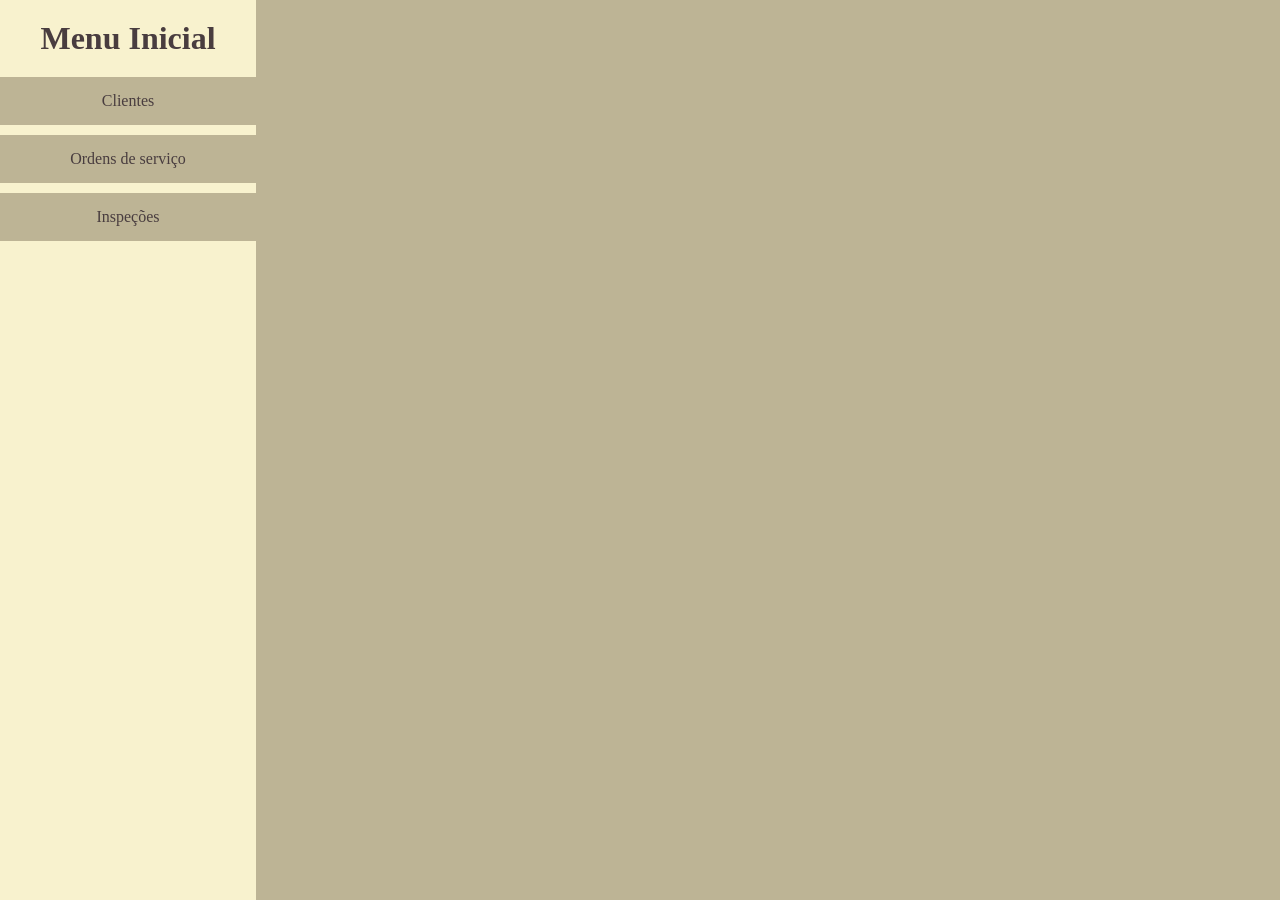
==== index.html @ 9edd5551 "estrutura inicial do Field Ops" ====
<!DOCTYPE html>
<html lang="pt-br">

<head>
    <meta charset="UTF-8">
    <meta name="viewport" content="width=device-width, initial-scale=1.0">
    <title>Dashboard / FieldOps</title>

    <link rel="stylesheet" href="style.css">
</head>

<body>

    <div class="menu-lateral">

        <h1>Menu Inicial</h1>
        <div class="menu-opcoes">

        <a href="clientes.html" class="opcao-clientes">Clientes</a>

        <a href="#" class="opcao-OS">Ordens de serviço</a>

        <a href="#" class="opcao-Inspecoes">Inspeções</a>

    </div>
    </div>
</body>

</html>
---- style.css ----
* {
    margin: 0;
    padding: 0;
    box-sizing: border-box;
}

body {
    min-height: 100vh;
    background-color: #bdb495;
}

.menu-lateral {
    width: 20%;
    height: 100vh;
    background-color: #f8f2ce;
}

.menu-lateral h1 {
    color: #493d3f;
    text-align: center;
    padding: 20px;
}
.opcao-clientes {
    text-align: center;
    display: block;
    background-color: #bdb495;
    color: #493d3f;
    padding: 15px;
    margin-bottom: 10px;
    text-decoration: none;
}
.opcao-OS {
    text-align: center;
    display: block;
    background-color: #bdb495;
    color: #493d3f;
    padding: 15px;
    margin-bottom: 10px;
    text-decoration: none;
}
.menu-lateral-clientes {
    width: 20%;
    height: 100vh;
    background-color: #f8f2ce;
}
.menu-opcao-inicial {
    text-align: center;
    display: block;
    background-color: #bdb495;
    color: #493d3f;
    padding: 15px;
    margin-bottom: 10px;
    text-decoration: none;
}
.menu-lateral-clientes h1 {
    color: #493d3f;
    text-align: center;
    padding: 20px;
}
.opcao-Inspecoes {
    text-align: center;
    display: block;
    background-color: #bdb495;
    color: #493d3f;
    padding: 15px;
    margin-bottom: 10px;
    text-decoration: none;
}
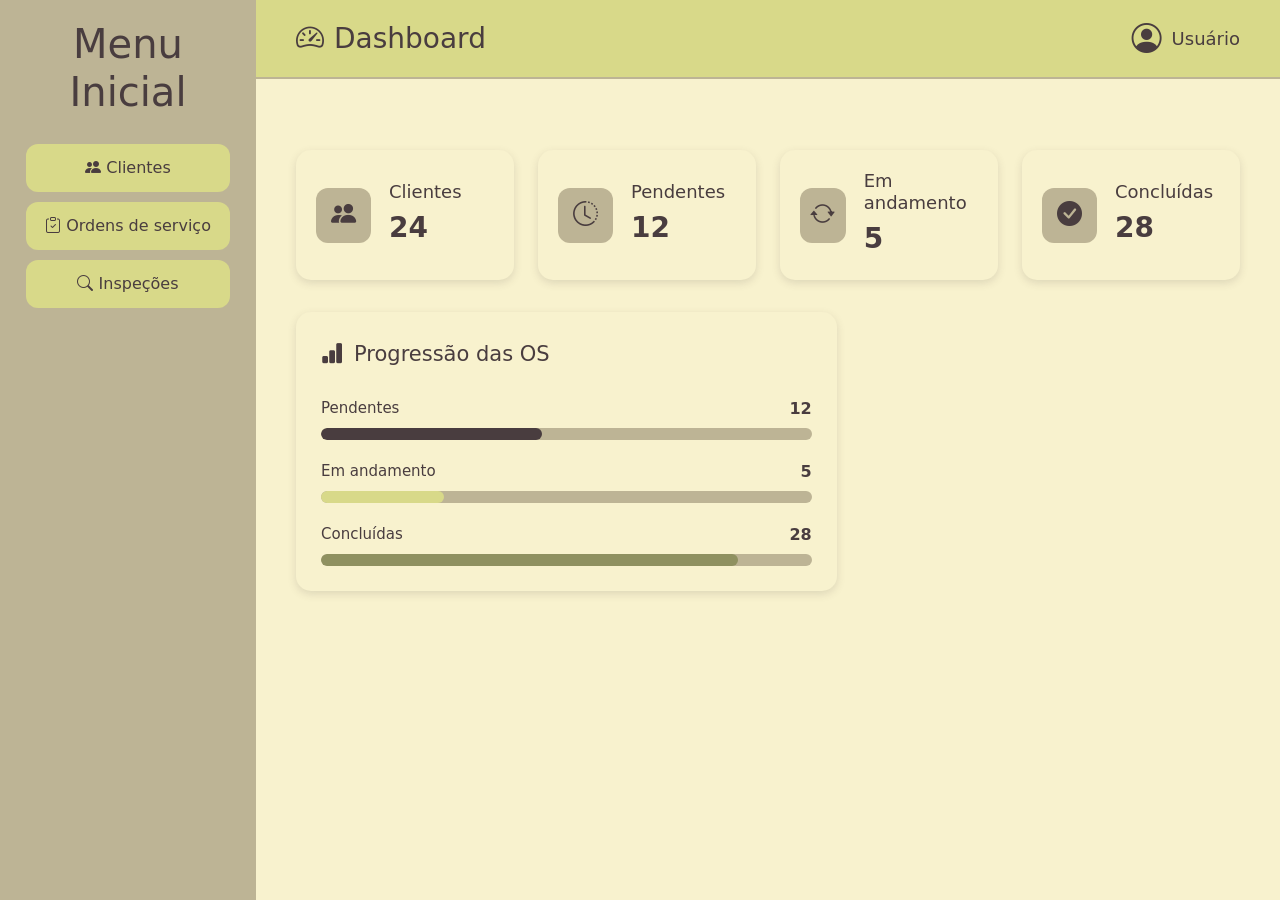
==== commit 649d4a6b: "Adiciona dashboard com cards e progressao de OS" ====
--- a/index.html
+++ b/index.html
@@ -5,7 +5,8 @@
     <meta charset="UTF-8">
     <meta name="viewport" content="width=device-width, initial-scale=1.0">
     <title>Dashboard / FieldOps</title>
-
+    <link href="https://cdn.jsdelivr.net/npm/bootstrap@5.3.8/dist/css/bootstrap.min.css" rel="stylesheet">
+    <link rel="stylesheet" href="https://cdn.jsdelivr.net/npm/bootstrap-icons@1.11.3/font/bootstrap-icons.min.css">
     <link rel="stylesheet" href="style.css">
 </head>
 
@@ -16,14 +17,160 @@
         <h1>Menu Inicial</h1>
         <div class="menu-opcoes">
 
-        <a href="clientes.html" class="opcao-clientes">Clientes</a>
-
-        <a href="#" class="opcao-OS">Ordens de serviço</a>
-
-        <a href="#" class="opcao-Inspecoes">Inspeções</a>
+    <a href="clientes.html" class="opcao-clientes">
+        <i class="bi bi-people-fill"></i>
+        Clientes
+    </a>
+    <a href="#" class="opcao-OS">
+        <i class="bi bi-clipboard-check"></i>
+        Ordens de serviço
+    </a>
+    <a href="#" class="opcao-Inspecoes">
+        <i class="bi bi-search"></i>
+        Inspeções
+    </a>
+</div>
 
     </div>
     </div>
+    <header class="cabecalho">
+
+        <div class="titulo-dashboard">
+            <i class="bi bi-speedometer2"></i>
+            <h2>Dashboard</h2>
+        </div>
+
+        <div class="usuario">
+            <i class="bi bi-person-circle"></i>
+            <span>Usuário</span>
+        </div>
+
+    </header> 
+
+<div class="area-dashboard">
+
+    <div class="row g-4">
+
+        <div class="col-12 col-sm-6 col-lg-3">
+            <div class="card-dashboard">
+
+                <div class="icone-card">
+                    <i class="bi bi-people-fill"></i>
+                </div>
+
+                <div>
+                    <h3>Clientes</h3>
+                    <p>24</p>
+                </div>
+
+            </div>
+        </div>
+
+        <div class="col-12 col-sm-6 col-lg-3">
+            <div class="card-dashboard">
+
+                <div class="icone-card">
+                    <i class="bi bi-clock-history"></i>
+                </div>
+
+                <div>
+                    <h3>Pendentes</h3>
+                    <p>12</p>
+                </div>
+
+            </div>
+        </div>
+
+
+        <div class="col-12 col-sm-6 col-lg-3">
+            <div class="card-dashboard">
+
+                <div class="icone-card">
+                    <i class="bi bi-arrow-repeat"></i>
+                </div>
+
+                <div>
+                    <h3>Em andamento</h3>
+                    <p>5</p>
+                </div>
+
+            </div>
+        </div>
+
+
+        <div class="col-12 col-sm-6 col-lg-3">
+            <div class="card-dashboard">
+
+                <div class="icone-card">
+                    <i class="bi bi-check-circle-fill"></i>
+                </div>
+
+                <div>
+                    <h3>Concluídas</h3>
+                    <p>28</p>
+                </div>
+
+            </div>
+        </div>
+
+    </div>
+
+        <!-- PROGRESSÃO DAS ORDENS DE SERVIÇO -->
+<div class="row g-4 mt-2">
+
+    <div class="col-12 col-lg-7">
+        <div class="quadro-progressao">
+
+            <div class="titulo-quadro">
+                <i class="bi bi-bar-chart-fill"></i>
+                <h3>Progressão das OS</h3>
+            </div>
+
+            <!-- PENDENTES -->
+            <div class="progresso-item">
+                <div class="progresso-info">
+                    <span>Pendentes</span>
+                    <strong>12</strong>
+                </div>
+
+                <div class="barra">
+                    <div class="barra-preenchida pendentes"></div>
+                </div>
+            </div>
+
+            <!-- EM ANDAMENTO -->
+            <div class="progresso-item">
+                <div class="progresso-info">
+                    <span>Em andamento</span>
+                    <strong>5</strong>
+                </div>
+
+                <div class="barra">
+                    <div class="barra-preenchida andamento"></div>
+                </div>
+            </div>
+
+            <!-- CONCLUÍDAS -->
+            <div class="progresso-item">
+                <div class="progresso-info">
+                    <span>Concluídas</span>
+                    <strong>28</strong>
+                </div>
+
+                <div class="barra">
+                    <div class="barra-preenchida concluidas"></div>
+                </div>
+            </div>
+
+        </div>
+    </div>
+
+</div>
+
+</div>
+
+        
+
 </body>
 
 </html>
--- a/style.css
+++ b/style.css
@@ -7,21 +7,42 @@
 
 body {
     min-height: 100vh;
-    background-color: #bdb495;
+    background-color: #f8f2ce;
 }
 
 .menu-lateral {
     width: 20%;
     height: 100vh;
-    background-color: #f8f2ce;
-}
-
+    background-color: #bdb495;
+}
+.menu-opcoes a {
+    display: block;
+
+    width: 80%;
+    margin: 0 auto 10px auto;
+
+    text-align: center;
+
+    background-color: #d8d989;
+    color: #493d3f;
+
+    padding: 12px;
+
+    text-decoration: none;
+
+    border-radius: 12px;
+}
 .menu-lateral h1 {
     color: #493d3f;
     text-align: center;
     padding: 20px;
 }
-.opcao-clientes {
+.menu-lateral-clientes {
+    width: 20%;
+    height: 100vh;
+    background-color: #BDB495;
+}
+.menu-opcao-inicial {
     text-align: center;
     display: block;
     background-color: #bdb495;
@@ -30,40 +51,202 @@
     margin-bottom: 10px;
     text-decoration: none;
 }
-.opcao-OS {
-    text-align: center;
-    display: block;
-    background-color: #bdb495;
-    color: #493d3f;
-    padding: 15px;
-    margin-bottom: 10px;
-    text-decoration: none;
-}
-.menu-lateral-clientes {
-    width: 20%;
-    height: 100vh;
+.menu-lateral-clientes h1 {
+    color: #493d3f;
+    text-align: center;
+    padding: 20px;
+}
+.cabecalho {
+    position: absolute;
+    top: 0;
+    left: 20%;
+    width: 80%;
+    height: 79px;
+    background-color: #d8d989;
+    display: flex;
+    align-items: center;
+    justify-content: space-between;
+    padding: 0 40px;
+    border-bottom: 2px solid #bdb495;
+    border: px
+}
+.titulo-dashboard {
+    display: flex;
+    align-items: center;
+    gap: 10px;
+}
+
+.titulo-dashboard i {
+    font-size: 28px;
+    color: #493d3f;
+}
+
+.titulo-dashboard h2 {
+    margin: 0;
+
+    font-size: 28px;
+    color: #493d3f;
+}
+.usuario {
+    display: flex;
+    align-items: center;
+    gap: 10px;
+
+    color: #493d3f;
+    font-size: 18px;
+}
+
+.usuario i {
+    font-size: 30px;
+}
+
+.area-dashboard {
+    position: absolute;
+
+    top: 130px;
+    left: 20%;
+
+    width: 80%;
+
+    padding: 20px 40px;
+}
+
+.card-dashboard {
     background-color: #f8f2ce;
-}
-.menu-opcao-inicial {
-    text-align: center;
-    display: block;
-    background-color: #bdb495;
-    color: #493d3f;
-    padding: 15px;
-    margin-bottom: 10px;
-    text-decoration: none;
-}
-.menu-lateral-clientes h1 {
-    color: #493d3f;
-    text-align: center;
+
+    min-height: 130px;
+
+    border-radius: 15px;
+
     padding: 20px;
-}
-.opcao-Inspecoes {
-    text-align: center;
-    display: block;
-    background-color: #bdb495;
-    color: #493d3f;
-    padding: 15px;
-    margin-bottom: 10px;
-    text-decoration: none;
+
+    display: flex;
+    align-items: center;
+
+    gap: 18px;
+
+    box-shadow: 0 3px 8px rgba(73, 61, 63, 0.15);
+
+    transition: 0.2s;
+}
+
+
+.card-dashboard:hover {
+    transform: translateY(-3px);
+}
+
+.icone-card {
+    width: 55px;
+    height: 55px;
+
+    border-radius: 12px;
+
+    background-color: #bdb495;
+
+    display: flex;
+    align-items: center;
+    justify-content: center;
+}
+
+.icone-card i {
+    font-size: 25px;
+    color: #493d3f;
+}
+
+
+
+.card-dashboard h3 {
+    margin: 0;
+
+    color: #493d3f;
+
+    font-size: 18px;
+}
+
+.card-dashboard p {
+    margin: 5px 0 0;
+
+    color: #493d3f;
+
+    font-size: 28px;
+    font-weight: bold;
+}
+
+.quadro-progressao {
+    background-color: #f8f2ce;
+    border-radius: 15px;
+    padding: 25px;
+    box-shadow: 0 3px 8px rgba(73, 61, 63, 0.15);
+}
+
+.titulo-quadro {
+    display: flex;
+    align-items: center;
+    gap: 10px;
+    margin-bottom: 25px;
+}
+
+.titulo-quadro i {
+    font-size: 23px;
+    color: #493d3f;
+}
+
+.titulo-quadro h3 {
+    margin: 0;
+    color: #493d3f;
+    font-size: 21px;
+}
+
+
+.progresso-item {
+    margin-bottom: 20px;
+}
+
+.progresso-item:last-child {
+    margin-bottom: 0;
+}
+
+.progresso-info {
+    display: flex;
+    justify-content: space-between;
+    margin-bottom: 7px;
+    color: #493d3f;
+}
+
+.progresso-info span {
+    font-size: 15px;
+}
+
+.progresso-info strong {
+    font-size: 16px;
+}
+
+
+.barra {
+    width: 100%;
+    height: 12px;
+    background-color: #bdb495;
+    border-radius: 20px;
+    overflow: hidden;
+}
+
+.barra-preenchida {
+    height: 100%;
+    border-radius: 20px;
+}
+
+
+.pendentes {
+    width: 45%;
+    background-color: #493d3f;
+}
+
+.andamento {
+    width: 25%;
+    background-color: #d8d989;
+}
+
+.concluidas {
+    width: 85%;
+    background-color: #8f9160;
 }
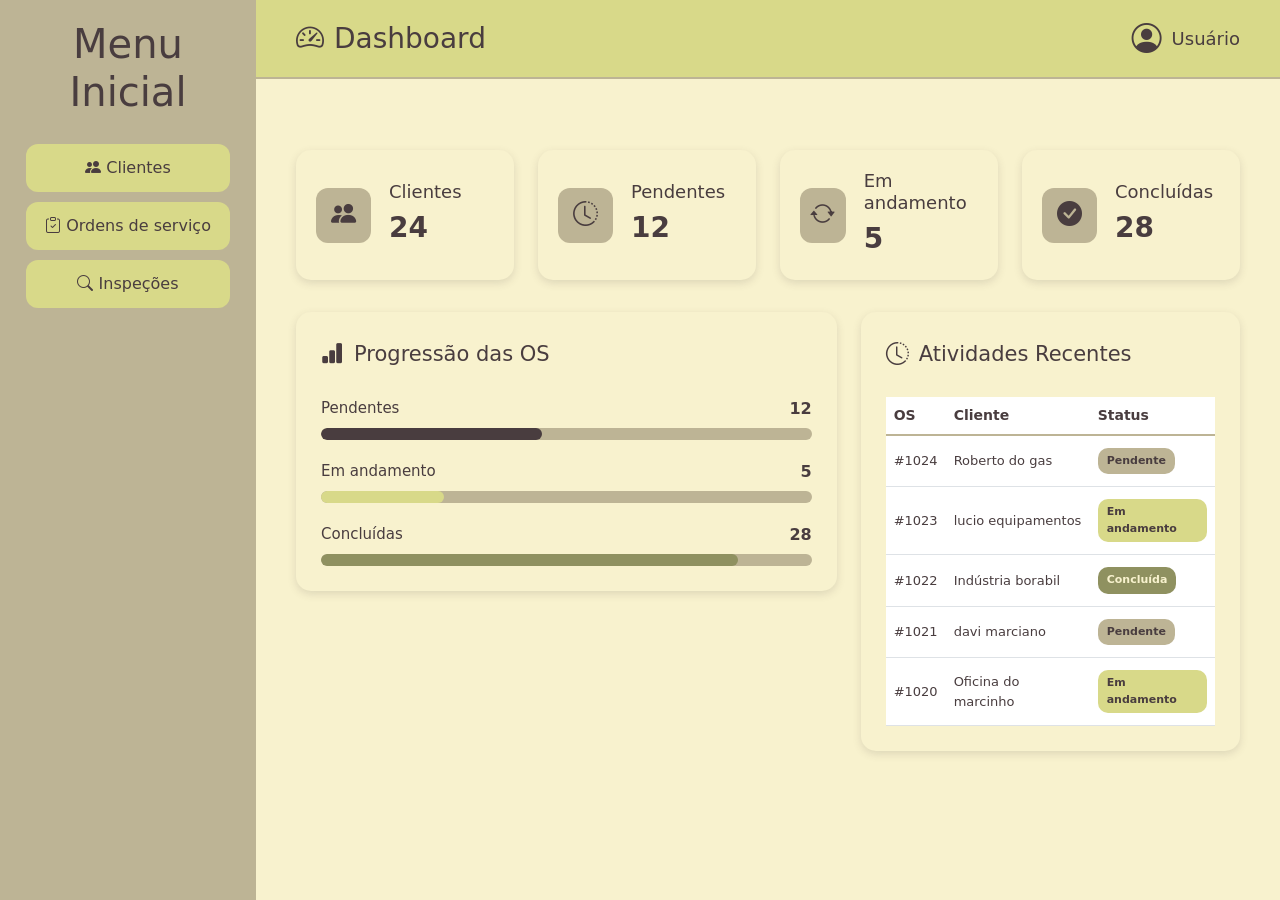
==== commit bf08095e: "Adiciona layout visual da página de clientes" ====
--- a/index.html
+++ b/index.html
@@ -29,9 +29,8 @@
         <i class="bi bi-search"></i>
         Inspeções
     </a>
-</div>
-
-    </div>
+
+        </div>
     </div>
     <header class="cabecalho">
 
@@ -115,7 +114,6 @@
 
     </div>
 
-        <!-- PROGRESSÃO DAS ORDENS DE SERVIÇO -->
 <div class="row g-4 mt-2">
 
     <div class="col-12 col-lg-7">
@@ -126,7 +124,6 @@
                 <h3>Progressão das OS</h3>
             </div>
 
-            <!-- PENDENTES -->
             <div class="progresso-item">
                 <div class="progresso-info">
                     <span>Pendentes</span>
@@ -138,7 +135,6 @@
                 </div>
             </div>
 
-            <!-- EM ANDAMENTO -->
             <div class="progresso-item">
                 <div class="progresso-info">
                     <span>Em andamento</span>
@@ -150,7 +146,6 @@
                 </div>
             </div>
 
-            <!-- CONCLUÍDAS -->
             <div class="progresso-item">
                 <div class="progresso-info">
                     <span>Concluídas</span>
@@ -165,6 +160,86 @@
         </div>
     </div>
 
+    <div class="col-12 col-lg-5">
+        <div class="quadro-atividades">
+
+            <div class="titulo-quadro">
+                <i class="bi bi-clock-history"></i>
+                <h3>Atividades Recentes</h3>
+            </div>
+
+            <div class="table-responsive">
+
+                <table class="table tabela-atividades">
+
+                    <thead>
+                        <tr>
+                            <th>OS</th>
+                            <th>Cliente</th>
+                            <th>Status</th>
+                        </tr>
+                    </thead>
+
+                    <tbody>
+
+                        <tr>
+                            <td>#1024</td>
+                            <td>Roberto do gas</td>
+                            <td>
+                                <span class="status pendente">
+                                    Pendente
+                                </span>
+                            </td>
+                        </tr>
+
+                        <tr>
+                            <td>#1023</td>
+                            <td>lucio equipamentos</td>
+                            <td>
+                                <span class="status andamento-status">
+                                    Em andamento
+                                </span>
+                            </td>
+                        </tr>
+
+                        <tr>
+                            <td>#1022</td>
+                            <td>Indústria borabil</td>
+                            <td>
+                                <span class="status concluida">
+                                    Concluída
+                                </span>
+                            </td>
+                        </tr>
+
+                        <tr>
+                            <td>#1021</td>
+                            <td>davi marciano</td>
+                            <td>
+                                <span class="status pendente">
+                                    Pendente
+                                </span>
+                            </td>
+                        </tr>
+
+                        <tr>
+                            <td>#1020</td>
+                            <td>Oficina do marcinho</td>
+                            <td>
+                                <span class="status andamento-status">
+                                    Em andamento
+                                </span>
+                            </td>
+                        </tr>
+
+                    </tbody>
+
+                </table>
+
+            </div>
+        </div>
+    </div>
+
 </div>
 
 </div>
--- a/style.css
+++ b/style.css
@@ -67,9 +67,7 @@
     align-items: center;
     justify-content: space-between;
     padding: 0 40px;
-    border-bottom: 2px solid #bdb495;
-    border: px
-}
+    border-bottom: 2px solid #bdb495;}
 .titulo-dashboard {
     display: flex;
     align-items: center;
@@ -249,4 +247,179 @@
 .concluidas {
     width: 85%;
     background-color: #8f9160;
+}
+.quadro-atividades {
+    background-color: #f8f2ce;
+    border-radius: 15px;
+    padding: 25px;
+    box-shadow: 0 3px 8px rgba(73, 61, 63, 0.15);
+}
+.tabela-atividades {
+    margin-bottom: 0;
+    color: #493d3f;
+    vertical-align: middle;
+}
+
+.tabela-atividades th {
+    color: #493d3f;
+    font-size: 14px;
+    border-bottom: 2px solid #bdb495;
+}
+
+.tabela-atividades td {
+    color: #493d3f;
+    font-size: 13px;
+    padding: 12px 8px;
+}
+.status {
+    display: inline-block;
+    padding: 5px 9px;
+    border-radius: 10px;
+    font-size: 11px;
+    font-weight: bold;
+}
+
+.pendente {
+    background-color: #bdb495;
+    color: #493d3f;
+}
+
+.andamento-status {
+    background-color: #d8d989;
+    color: #493d3f;
+}
+
+.concluida {
+    background-color: #8f9160;
+    color: #f8f2ce;
+}
+.area-clientes {
+    position: absolute;
+    top: 110px;
+    left: 20%;
+    width: 80%;
+    padding: 20px 40px;
+}
+
+.titulo-clientes {
+    margin-bottom: 25px;
+}
+
+.titulo-clientes h3 {
+    color: #493d3f;
+    font-size: 25px;
+    margin-bottom: 5px;
+}
+
+.titulo-clientes p {
+    color: #493d3f;
+    font-size: 15px;
+    margin: 0;
+}
+.card-clientes {
+    background-color: #f8f2ce;
+    min-height: 120px;
+    border-radius: 15px;
+    padding: 20px;
+    display: flex;
+    align-items: center;
+    gap: 18px;
+    box-shadow: 0 3px 8px rgba(73, 61, 63, 0.15);
+}
+
+.card-clientes .icone-card {
+    flex-shrink: 0;
+}
+
+.card-clientes h4 {
+    margin: 0;
+    color: #493d3f;
+    font-size: 17px;
+}
+
+.card-clientes p {
+    margin: 5px 0 0;
+    color: #493d3f;
+    font-size: 28px;
+    font-weight: bold;
+}
+.card-novo-cliente {
+    min-height: 120px;
+    background-color: #d8d989;
+    border-radius: 15px;
+    padding: 20px;
+    display: flex;
+    align-items: center;
+    justify-content: center;
+    gap: 12px;
+    color: #493d3f;
+    font-size: 18px;
+    font-weight: bold;
+    box-shadow: 0 3px 8px rgba(73, 61, 63, 0.15);
+    cursor: pointer;
+    transition: 0.2s;
+}
+
+.card-novo-cliente:hover {
+    transform: translateY(-3px);
+}
+
+.card-novo-cliente i {
+    font-size: 25px;
+}
+.quadro-clientes {
+    background-color: #f8f2ce;
+    border-radius: 15px;
+    padding: 25px;
+    margin-top: 25px;
+    box-shadow: 0 3px 8px rgba(73, 61, 63, 0.15);
+}
+
+.quadro-clientes .titulo-quadro {
+    margin-bottom: 15px;
+}
+.tabela-clientes {
+    margin-bottom: 0;
+    color: #493d3f;
+    vertical-align: middle;
+}
+
+.tabela-clientes th {
+    color: #493d3f;
+    font-size: 14px;
+    border-bottom: 2px solid #bdb495;
+}
+
+.tabela-clientes td {
+    color: #493d3f;
+    font-size: 13px;
+    padding: 12px 8px;
+}
+
+.status-cliente {
+    display: inline-block;
+    padding: 5px 9px;
+    border-radius: 10px;
+    font-size: 11px;
+    font-weight: bold;
+}
+
+.status-cliente.ativo {
+    background-color: #8f9160;
+    color: #f8f2ce;
+}
+
+.status-cliente.inativo {
+    background-color: #bdb495;
+    color: #493d3f;
+}
+.acao-cliente {
+    color: #493d3f;
+    font-size: 16px;
+    margin-right: 8px;
+    cursor: pointer;
+}
+
+.acao-cliente:hover {
+    color: #8f9160;
 }
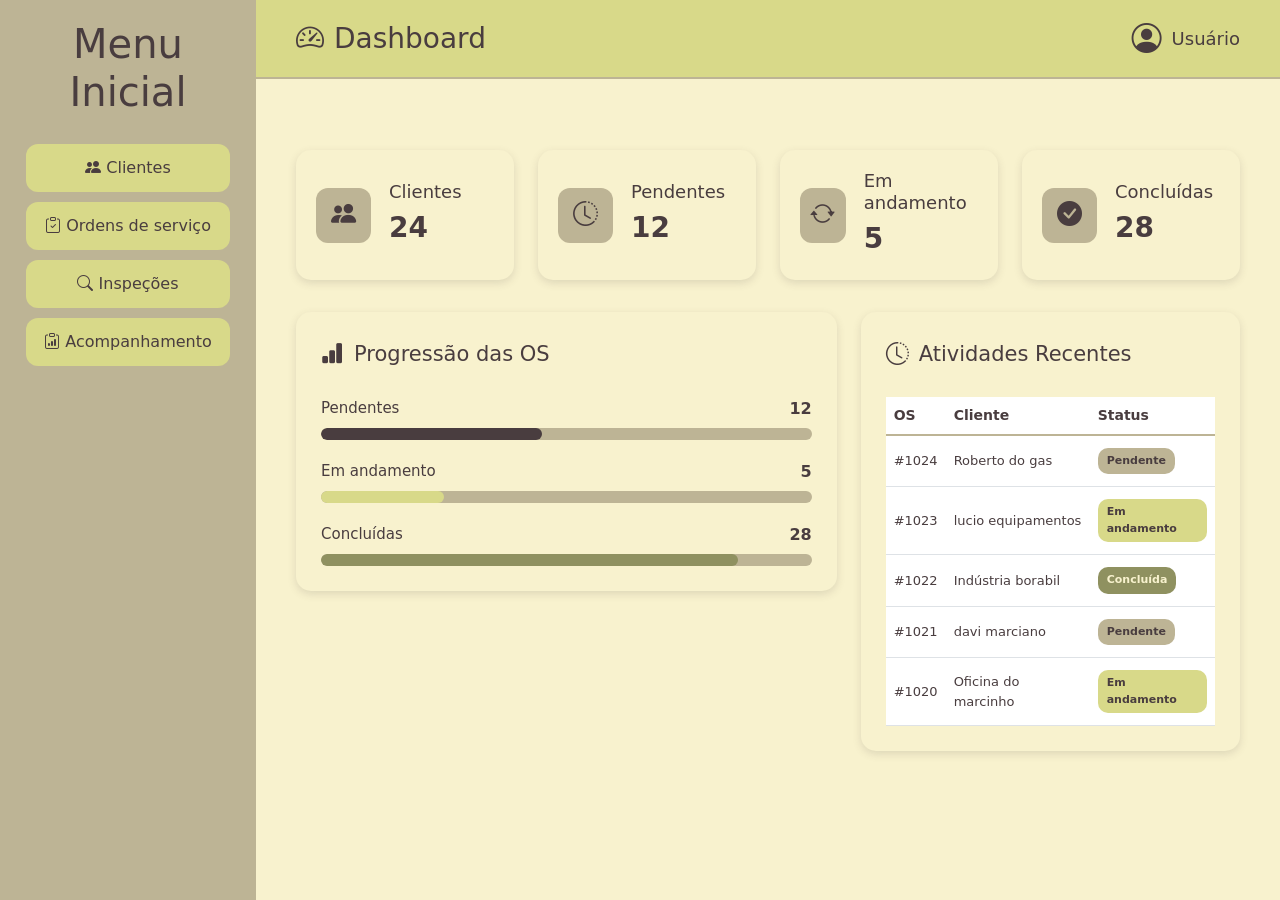
==== commit e5822bea: "Atualizado projeto FieldOps" ====
--- a/index.html
+++ b/index.html
@@ -21,15 +21,18 @@
         <i class="bi bi-people-fill"></i>
         Clientes
     </a>
-    <a href="#" class="opcao-OS">
+    <a href="checklist.html" class="opcao-OS">
         <i class="bi bi-clipboard-check"></i>
         Ordens de serviço
     </a>
-    <a href="#" class="opcao-Inspecoes">
+    <a href="inspecoes.html" class="opcao-Inspecoes">
         <i class="bi bi-search"></i>
         Inspeções
     </a>
-
+<a href="acompanhamento.html" class="opcao-acompanhamento">
+                <i class="bi bi-clipboard-data"></i>
+                Acompanhamento
+            </a>
         </div>
     </div>
     <header class="cabecalho">
--- a/style.css
+++ b/style.css
@@ -422,4 +422,540 @@
 
 .acao-cliente:hover {
     color: #8f9160;
+}
+
+.area-checklist {
+    position: absolute;
+    top: 110px;
+    left: 20%;
+    width: 80%;
+    padding: 20px 40px;
+}
+
+.titulo-checklist {
+    display: flex;
+    align-items: center;
+    justify-content: space-between;
+    margin-bottom: 25px;
+}
+
+.titulo-checklist h3 {
+    color: #493d3f;
+    font-size: 25px;
+    margin-bottom: 5px;
+}
+
+.titulo-checklist p {
+    color: #493d3f;
+    font-size: 15px;
+    margin: 0;
+}
+
+.btn-novo-checklist {
+    background-color: #d8d989;
+    color: #493d3f;
+    border: none;
+    border-radius: 10px;
+    padding: 11px 16px;
+    font-weight: bold;
+    transition: 0.2s;
+}
+
+.btn-novo-checklist:hover {
+    background-color: #bdb495;
+    transform: translateY(-2px);
+}
+
+.barra-busca-checklist {
+    background-color: #f8f2ce;
+    border-radius: 12px;
+    padding: 10px 15px;
+    display: flex;
+    align-items: center;
+    gap: 10px;
+    margin-bottom: 25px;
+    box-shadow: 0 3px 8px rgba(73, 61, 63, 0.10);
+}
+
+.barra-busca-checklist i {
+    color: #493d3f;
+    font-size: 18px;
+}
+
+.barra-busca-checklist input {
+    width: 100%;
+    border: none;
+    outline: none;
+    background: transparent;
+    color: #493d3f;
+}
+
+.card-checklist {
+    background-color: #f8f2ce;
+    border-radius: 15px;
+    padding: 22px;
+    min-height: 290px;
+    box-shadow: 0 3px 8px rgba(73, 61, 63, 0.15);
+    transition: 0.2s;
+}
+
+.card-checklist:hover {
+    transform: translateY(-3px);
+}
+
+.topo-checklist {
+    display: flex;
+    justify-content: space-between;
+    align-items: center;
+    margin-bottom: 18px;
+}
+
+.icone-checklist {
+    width: 50px;
+    height: 50px;
+    border-radius: 12px;
+    background-color: #bdb495;
+    display: flex;
+    align-items: center;
+    justify-content: center;
+}
+
+.icone-checklist i {
+    font-size: 23px;
+    color: #493d3f;
+}
+
+.card-checklist h4 {
+    color: #493d3f;
+    font-size: 18px;
+    margin-bottom: 8px;
+}
+
+.descricao-checklist {
+    color: #493d3f;
+    font-size: 14px;
+    min-height: 60px;
+}
+
+.info-checklist {
+    display: flex;
+    gap: 30px;
+    margin: 18px 0;
+}
+
+.info-checklist div {
+    display: flex;
+    flex-direction: column;
+}
+
+.info-checklist span {
+    color: #493d3f;
+    font-size: 12px;
+}
+
+.info-checklist strong {
+    color: #493d3f;
+    font-size: 17px;
+}
+
+.acoes-checklist {
+    display: flex;
+    flex-wrap: wrap;
+    gap: 8px;
+}
+
+.acoes-checklist button {
+    border: none;
+    background-color: #bdb495;
+    color: #493d3f;
+    border-radius: 8px;
+    padding: 7px 11px;
+    font-size: 13px;
+    transition: 0.2s;
+}
+
+.acoes-checklist button:hover {
+    background-color: #d8d989;
+}
+
+@media (max-width: 768px) {
+
+    .area-checklist {
+        left: 0;
+        width: 100%;
+        padding: 20px;
+    }
+
+    .titulo-checklist {
+        flex-direction: column;
+        align-items: flex-start;
+        gap: 15px;
+    }
+
+}
+.area-inspecoes {
+    position: absolute;
+    top: 110px;
+    left: 20%;
+    width: 80%;
+    padding: 20px 40px;
+}
+
+.titulo-inspecoes {
+    margin-bottom: 25px;
+}
+
+.titulo-inspecoes h3 {
+    color: #493d3f;
+    font-size: 25px;
+    margin-bottom: 5px;
+}
+
+.titulo-inspecoes p {
+    color: #493d3f;
+    font-size: 15px;
+    margin: 0;
+}
+
+.quadro-inspecao {
+    background-color: #f8f2ce;
+    border-radius: 15px;
+    padding: 25px;
+    box-shadow: 0 3px 8px rgba(73, 61, 63, 0.15);
+    margin-bottom: 25px;
+}
+
+.quadro-inspecao .form-label {
+    color: #493d3f;
+    font-weight: bold;
+    margin-bottom: 7px;
+}
+
+.quadro-inspecao .form-control,
+.quadro-inspecao .form-select {
+    border: 1px solid #bdb495;
+    border-radius: 10px;
+    background-color: #fffdf0;
+    color: #493d3f;
+}
+
+.quadro-inspecao .form-control:focus,
+.quadro-inspecao .form-select:focus {
+    border-color: #8f9160;
+    box-shadow: 0 0 0 0.2rem rgba(143, 145, 96, 0.20);
+}
+.acoes-inspecao {
+    display: flex;
+    justify-content: flex-end;
+    gap: 10px;
+    margin-top: 5px;
+}
+
+.btn-cancelar-inspecao {
+    background-color: #bdb495;
+    color: #493d3f;
+    border: none;
+    border-radius: 10px;
+    padding: 10px 18px;
+    font-weight: bold;
+}
+
+.btn-criar-inspecao {
+    background-color: #d8d989;
+    color: #493d3f;
+    border: none;
+    border-radius: 10px;
+    padding: 10px 18px;
+    font-weight: bold;
+}
+
+.btn-cancelar-inspecao:hover,
+.btn-criar-inspecao:hover {
+    transform: translateY(-2px);
+}
+.quadro-inspecoes-planejadas {
+    background-color: #f8f2ce;
+    border-radius: 15px;
+    padding: 25px;
+    box-shadow: 0 3px 8px rgba(73, 61, 63, 0.15);
+}
+
+.tabela-inspecoes {
+    margin-bottom: 0;
+    color: #493d3f;
+    vertical-align: middle;
+}
+
+.tabela-inspecoes th {
+    color: #493d3f;
+    font-size: 14px;
+    border-bottom: 2px solid #bdb495;
+}
+
+.tabela-inspecoes td {
+    color: #493d3f;
+    font-size: 13px;
+    padding: 12px 8px;
+}
+.prioridade-alta,
+.prioridade-media,
+.prioridade-baixa {
+    display: inline-block;
+    padding: 5px 9px;
+    border-radius: 10px;
+    font-size: 11px;
+    font-weight: bold;
+}
+
+.prioridade-alta {
+    background-color: #493d3f;
+    color: #f8f2ce;
+}
+
+.prioridade-media {
+    background-color: #d8d989;
+    color: #493d3f;
+}
+
+.prioridade-baixa {
+    background-color: #bdb495;
+    color: #493d3f;
+}
+.status-inspecao {
+    display: inline-block;
+    padding: 5px 9px;
+    border-radius: 10px;
+    background-color: #8f9160;
+    color: #f8f2ce;
+    font-size: 11px;
+    font-weight: bold;
+}
+.acao-inspecao {
+    color: #493d3f;
+    font-size: 16px;
+    margin-right: 8px;
+    cursor: pointer;
+}
+
+.acao-inspecao:hover {
+    color: #8f9160;
+}
+@media (max-width: 768px) {
+
+    .area-inspecoes {
+        left: 0;
+        width: 100%;
+        padding: 20px;
+    }
+
+    .acoes-inspecao {
+        justify-content: stretch;
+        flex-direction: column;
+    }
+
+    .btn-cancelar-inspecao,
+    .btn-criar-inspecao {
+        width: 100%;
+    }
+
+}
+/* =========================================
+   ACOMPANHAMENTO DAS INSPEÇÕES
+   ========================================= */
+
+.area-acompanhamento {
+    position: absolute;
+    top: 110px;
+    left: 20%;
+    width: 80%;
+    padding: 20px 40px;
+}
+
+.titulo-acompanhamento {
+    margin-bottom: 25px;
+}
+
+.titulo-acompanhamento h3 {
+    color: #493d3f;
+    font-size: 25px;
+    margin-bottom: 5px;
+}
+
+.titulo-acompanhamento p {
+    color: #493d3f;
+    font-size: 15px;
+    margin: 0;
+}
+
+
+/* CARDS */
+
+.card-acompanhamento {
+    background-color: #f8f2ce;
+    min-height: 115px;
+    border-radius: 15px;
+    padding: 20px;
+    display: flex;
+    align-items: center;
+    gap: 15px;
+    box-shadow: 0 3px 8px rgba(73, 61, 63, 0.15);
+    transition: 0.2s;
+}
+
+.card-acompanhamento:hover {
+    transform: translateY(-3px);
+}
+
+.icone-acompanhamento {
+    width: 50px;
+    height: 50px;
+    flex-shrink: 0;
+    border-radius: 12px;
+    background-color: #bdb495;
+    display: flex;
+    align-items: center;
+    justify-content: center;
+}
+
+.icone-acompanhamento i {
+    font-size: 23px;
+    color: #493d3f;
+}
+
+.card-acompanhamento h4 {
+    margin: 0;
+    color: #493d3f;
+    font-size: 15px;
+}
+
+.card-acompanhamento p {
+    margin: 5px 0 0;
+    color: #493d3f;
+    font-size: 27px;
+    font-weight: bold;
+}
+
+
+/* FILTROS */
+
+.quadro-filtros {
+    background-color: #f8f2ce;
+    border-radius: 15px;
+    padding: 25px;
+    margin-bottom: 25px;
+    box-shadow: 0 3px 8px rgba(73, 61, 63, 0.15);
+}
+
+.quadro-filtros .form-label {
+    color: #493d3f;
+    font-weight: bold;
+}
+
+.quadro-filtros .form-select,
+.quadro-filtros .form-control {
+    border: 1px solid #bdb495;
+    border-radius: 10px;
+    background-color: #fffdf0;
+    color: #493d3f;
+}
+
+
+/* TABELA */
+
+.quadro-acompanhamento {
+    background-color: #f8f2ce;
+    border-radius: 15px;
+    padding: 25px;
+    box-shadow: 0 3px 8px rgba(73, 61, 63, 0.15);
+}
+
+.tabela-acompanhamento {
+    margin-bottom: 0;
+    color: #493d3f;
+    vertical-align: middle;
+}
+
+.tabela-acompanhamento th {
+    color: #493d3f;
+    font-size: 14px;
+    border-bottom: 2px solid #bdb495;
+}
+
+.tabela-acompanhamento td {
+    color: #493d3f;
+    font-size: 13px;
+    padding: 12px 8px;
+}
+
+
+/* STATUS */
+
+.status-planejada,
+.status-andamento,
+.status-revisao,
+.status-aprovada,
+.status-reprovada,
+.status-cancelada {
+    display: inline-block;
+    padding: 5px 9px;
+    border-radius: 10px;
+    font-size: 11px;
+    font-weight: bold;
+}
+
+.status-planejada {
+    background-color: #bdb495;
+    color: #493d3f;
+}
+
+.status-andamento {
+    background-color: #d8d989;
+    color: #493d3f;
+}
+
+.status-revisao {
+    background-color: #8f9160;
+    color: #f8f2ce;
+}
+
+.status-aprovada {
+    background-color: #6f804f;
+    color: #f8f2ce;
+}
+
+.status-reprovada {
+    background-color: #493d3f;
+    color: #f8f2ce;
+}
+
+.status-cancelada {
+    background-color: #bdb495;
+    color: #493d3f;
+}
+
+
+/* AÇÕES */
+
+.acao-acompanhamento {
+    color: #493d3f;
+    font-size: 16px;
+    margin-right: 8px;
+    cursor: pointer;
+}
+
+.acao-acompanhamento:hover {
+    color: #8f9160;
+}
+
+
+/* RESPONSIVIDADE */
+
+@media (max-width: 768px) {
+
+    .area-acompanhamento {
+        left: 0;
+        width: 100%;
+        padding: 20px;
+    }
+
 }
